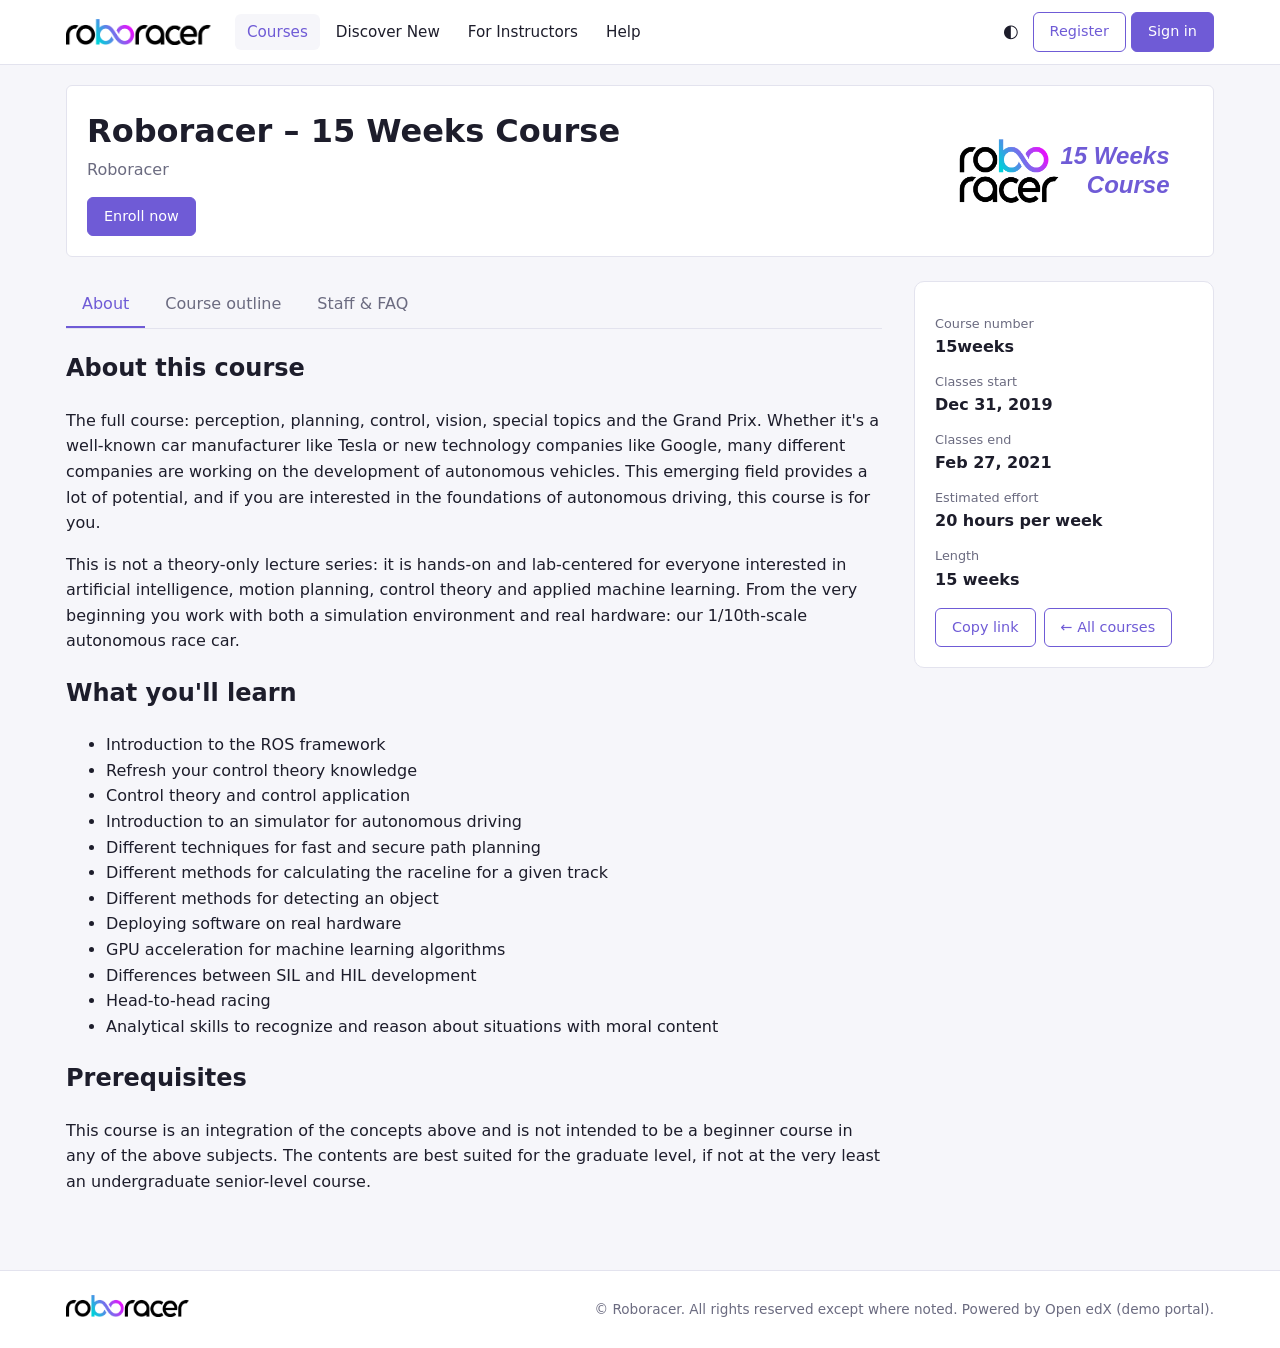
==== course.html @ 8826ccd7 "Add Roboracer LMS portal: catalog, course and instructor pages Co-Authored-By: Claude Sonnet 5 <nore" ====
<!doctype html>
<html lang="en">
<head>
<meta charset="utf-8">
<meta name="viewport" content="width=device-width,initial-scale=1">
<title>Roboracer Course</title>
<link rel="icon" href="assets/logos/RoboRacer_SquareLogo.png">
<link rel="stylesheet" href="assets/css/style.css">
</head>
<body>
<main class="wrap" id="main"></main>
<script src="assets/js/app.js"></script>
<script>
shell("courses");
const id = new URLSearchParams(location.search).get("id");
const c = COURSES.find(x => x.id === id) || COURSES[2];
document.title = c.title + " | Roboracer";
const enrolled = () => (load("enrolled") || "").split(",").includes(c.id);
const doneKey = "done-" + c.id;
const done = () => new Set((load(doneKey) || "").split("|").filter(Boolean));
const lectures = MODULES.flatMap(m => m[1]).map(l => l[0]);
const FAQ = [
  ["What web browser should I use?", "The Open edX platform works best with current versions of Chrome, Edge, Firefox, Internet Explorer or Safari."],
  ["Do I need to buy and build the Roboracer hardware?", "No. The car is an additional add-on and gives you important insight into deploying software on real hardware. Everything can be done in the simulator."],
  ["Is the course really free?", "Yes. Everyone can take the full course, and instructors can copy it without any licensing."],
  ["Can I use only some lectures?", "Instructors can pick which lectures to teach, based on prior knowledge, available time and student interest."],
  ["Is there a human instructor I can chat to?", "Use the discussion group to ask questions; your course staff and other students will answer."],
];

function head() {
  const on = enrolled();
  return `<div class="coursehead"><div><h1>${c.title}</h1><div style="color:var(--muted)">${c.org}</div>
    <div style="margin-top:14px;display:flex;gap:10px;flex-wrap:wrap">
      <button class="btn ${on ? "" : "primary"}" id="enroll">${on ? "✓ You are enrolled" : "Enroll now"}</button>
      ${on ? `<button class="btn primary" id="view">View course</button>` : ""}</div></div>${thumb(c)}</div>`;
}
function about() {
  return `<h2>About this course</h2>
  <p>${c.blurb} Whether it's a well-known car manufacturer like Tesla or new technology companies like Google, many different companies are working on the development of autonomous vehicles. This emerging field provides a lot of potential, and if you are interested in the foundations of autonomous driving, this course is for you.</p>
  <p>This is not a theory-only lecture series: it is hands-on and lab-centered for everyone interested in artificial intelligence, motion planning, control theory and applied machine learning. From the very beginning you work with both a simulation environment and real hardware: our 1/10th-scale autonomous race car.</p>
  <h2>What you'll learn</h2>
  <ul><li>Introduction to the ROS framework</li><li>Refresh your control theory knowledge</li><li>Control theory and control application</li><li>Introduction to an simulator for autonomous driving</li>
  <li>Different techniques for fast and secure path planning</li><li>Different methods for calculating the raceline for a given track</li><li>Different methods for detecting an object</li>
  <li>Deploying software on real hardware</li><li>GPU acceleration for machine learning algorithms</li><li>Differences between SIL and HIL development</li><li>Head-to-head racing</li><li>Analytical skills to recognize and reason about situations with moral content</li></ul>
  <h2>Prerequisites</h2><p>This course is an integration of the concepts above and is not intended to be a beginner course in any of the above subjects. The contents are best suited for the graduate level, if not at the very least an undergraduate senior-level course.</p>`;
}
function syllabus() {
  const d = done(); let n = 0;
  const mods = MODULES.map((m, i) => `<div class="acc ${i === 1 ? "open" : ""}"><button>${m[0]}</button><div class="in"><ul>${m[1].map(l => {
    const key = l[0]; return `<li><label><input type="checkbox" data-k="${key.replace(/"/g, "")}" ${d.has(key) ? "checked" : ""}> ${l[0]}</label><small>${l[1] || ""}</small></li>`; }).join("")}</ul></div></div>`).join("");
  return `<div style="display:flex;justify-content:space-between;align-items:center;gap:12px;margin-bottom:12px"><div style="flex:1"><small style="color:var(--muted)" id="ptxt"></small><div class="progress"><i id="pbar"></i></div></div><button class="btn" id="expand">Expand all</button></div>${mods}`;
}
function staff() {
  return `<h2>Course staff</h2>` + STAFF.map(s => `<div class="staff"><div class="avatar">${s[1]}</div><div><b>${s[0]}</b><p>${s[2]}</p></div></div>`).join("") +
    `<h2>Frequently asked questions</h2>` + FAQ.map(f => `<div class="acc"><button>${f[0]}</button><div class="in">${f[1]}</div></div>`).join("");
}
$("#main").innerHTML = head() + `<div class="layout" data-tabs><div>
  <div class="tabs" role="tablist"><button class="on" data-tab="t1">About</button><button data-tab="t2">Course outline</button><button data-tab="t3">Staff &amp; FAQ</button></div>
  <div class="tabpane on" id="t1">${about()}</div><div class="tabpane" id="t2">${syllabus()}</div><div class="tabpane" id="t3">${staff()}</div></div>
  <aside class="side panel" style="align-self:start"><dl><dt>Course number</dt><dd>${c.code === "F110" ? "F110" : c.code}</dd><dt>Classes start</dt><dd>${c.starts}</dd><dt>Classes end</dt><dd>${c.ends}</dd><dt>Estimated effort</dt><dd>${c.effort}</dd><dt>Length</dt><dd>${c.weeks} weeks</dd></dl>
  <div style="margin-top:16px;display:flex;gap:8px"><button class="btn" id="share">Copy link</button><a class="btn" href="index.html">← All courses</a></div></aside></div>`;

function progress() { const n = $$("#t2 input:checked").length; $("#ptxt").textContent = `${n} of ${lectures.length} items completed`; $("#pbar").style.width = (100 * n / lectures.length) + "%"; }
function bind() {
  $("#enroll").onclick = () => { if (!requireSignIn()) return; const e = (load("enrolled") || "").split(",").filter(Boolean); const i = e.indexOf(c.id);
    if (i < 0) e.push(c.id); else e.splice(i, 1); save("enrolled", e.join(",")); toast(i < 0 ? "Enrolled!" : "Unenrolled"); $(".coursehead").outerHTML = head(); bind(); };
  const v = $("#view"); if (v) v.onclick = () => $$(".tabs button")[1].click();
  $("#share").onclick = () => navigator.clipboard?.writeText(location.href).then(() => toast("Link copied"), () => toast("Copy failed"));
}
bind(); progress();
$("#expand").onclick = e => { const accs = $$("#t2 .acc"); const all = accs.every(a => a.classList.contains("open")); accs.forEach(a => a.classList.toggle("open", !all)); e.target.textContent = all ? "Expand all" : "Collapse all"; };
$("#t2").addEventListener("change", e => { if (!e.target.matches("input")) return; if (!load("user")) { e.target.checked = false; requireSignIn(); return; }
  const s = new Set($$("#t2 input:checked").map(i => lectures.find(l => l.replace(/"/g, "") === i.dataset.k) || i.dataset.k)); save(doneKey, [...s].join("|")); progress(); });
document.addEventListener("authchange", () => { $(".coursehead").outerHTML = head(); bind(); });
</script>
</body>
</html>
---- assets/css/style.css ----
:root{--bg:#f6f6fa;--card:#fff;--ink:#1d1d2b;--muted:#6b6b80;--accent:#6f5bd6;--accent2:#00c2d8;--line:#e3e3ee;--blue:#4a7fd8;--logo-filter:none}
@media(prefers-color-scheme:dark){:root:not([data-theme=light]){--bg:#14141d;--card:#1e1e2b;--ink:#ececf5;--muted:#9a9ab0;--line:#2f2f42;--accent:#9585f0;--logo-filter:invert(1) hue-rotate(180deg)}}
:root[data-theme=dark]{--bg:#14141d;--card:#1e1e2b;--ink:#ececf5;--muted:#9a9ab0;--line:#2f2f42;--accent:#9585f0;--logo-filter:invert(1) hue-rotate(180deg)}
*{box-sizing:border-box}html{scroll-behavior:smooth}
body{margin:0;font-family:Inter,system-ui,"Segoe UI",Roboto,sans-serif;background:var(--bg);color:var(--ink);line-height:1.6}
a{color:var(--accent);text-decoration:none}a:hover{text-decoration:underline}
.wrap{max-width:1180px;margin:0 auto;padding:0 16px}
header{background:var(--card);border-bottom:1px solid var(--line);position:sticky;top:0;z-index:20}
.nav{display:flex;align-items:center;gap:24px;height:64px}
.nav .logo img{height:26px;display:block;filter:var(--logo-filter)}
.nav nav{display:flex;gap:4px;flex:1}
.nav nav a{color:var(--ink);padding:6px 12px;border-radius:6px;font-size:.95rem}
.nav nav a.active,.nav nav a:hover{background:var(--bg);text-decoration:none;color:var(--accent)}
.auth{display:flex;gap:8px;align-items:center}
.btn{display:inline-block;border:1px solid var(--accent);color:var(--accent);background:transparent;padding:7px 16px;border-radius:6px;font:inherit;font-size:.9rem;cursor:pointer}
.btn:hover{text-decoration:none;background:var(--bg)}
.btn.primary{background:var(--accent);color:#fff}.btn.primary:hover{opacity:.9;background:var(--accent)}
.icon-btn{border:0;background:none;font-size:1.1rem;cursor:pointer;color:var(--ink)}
.menu-toggle{display:none}
.hero{margin:24px 0}
.hero-img{position:relative;border-radius:10px;overflow:hidden;background:#222}
.hero-img img{width:100%;height:300px;object-fit:cover;display:block;opacity:.9}
.hero-text{position:absolute;inset:0;display:flex;flex-direction:column;justify-content:center;align-items:flex-start;padding:0 40px;color:#fff;background:linear-gradient(90deg,rgba(10,10,25,.88),rgba(10,10,25,.1) 75%)}
.hero-text h1{margin:0 0 8px;font-size:clamp(1.5rem,4vw,2.5rem);line-height:1.15;max-width:560px}
.hero-text p{margin:0 0 16px;max-width:520px;opacity:.92}
.hero-text .btn{color:#fff;border-color:#fff}
.hero-text .btn.primary{background:var(--accent);border-color:var(--accent)}
.stats{display:grid;grid-template-columns:repeat(4,1fr);gap:16px;margin:24px 0}
.stat{background:var(--card);border:1px solid var(--line);border-radius:10px;padding:16px;text-align:center}
.stat b{display:block;font-size:1.8rem;background:linear-gradient(90deg,var(--accent2),#d612f5);-webkit-background-clip:text;background-clip:text;color:transparent}
.stat span{color:var(--muted);font-size:.9rem}
.toolbar{display:flex;flex-wrap:wrap;gap:10px;align-items:center;margin:28px 0 16px}
.toolbar h2{margin:0;flex:1 1 200px;font-size:1.3rem}
input,select,textarea{font:inherit;color:var(--ink);background:var(--card);border:1px solid var(--line);border-radius:6px;padding:7px 10px}
.seg{display:flex;border:1px solid var(--line);border-radius:6px;overflow:hidden}
.seg button{border:0;background:var(--card);color:var(--ink);padding:7px 12px;cursor:pointer}
.seg button.on{background:var(--accent);color:#fff}
.grid{display:grid;grid-template-columns:repeat(auto-fill,minmax(250px,1fr));gap:20px}
.card{background:var(--card);border:1px solid var(--line);border-bottom:3px solid var(--blue);border-radius:4px;display:flex;flex-direction:column;min-height:270px;box-shadow:0 1px 3px rgba(0,0,0,.08);transition:transform .15s,box-shadow .15s;color:var(--ink)}
.card:hover{transform:translateY(-3px);box-shadow:0 8px 20px rgba(0,0,0,.14);text-decoration:none}
.thumb{height:120px;display:flex;align-items:center;justify-content:space-between;padding:8px 12px;overflow:hidden;background:#fff;color:#6f5bd6}
.thumb img{height:104px;width:104px;object-fit:contain}
.thumb .weeks{font:italic 600 1.5rem Montserrat,Inter,sans-serif;text-align:right;line-height:1.2}
.wm{font:700 1.6rem Georgia,serif;width:100%;text-align:center;line-height:1.1}
.wm small{display:block;font:600 .6rem Inter,sans-serif;letter-spacing:.12em;text-transform:uppercase;margin-top:4px}
.body{padding:10px 14px;flex:1;font-size:.72rem;color:var(--muted)}
.body .t{display:block;font-size:.95rem;color:var(--accent);margin-top:4px}
.badges{display:flex;gap:6px;flex-wrap:wrap;margin-top:8px}
.badge{background:var(--bg);border:1px solid var(--line);border-radius:99px;padding:1px 9px;font-size:.7rem}
.foot{padding:10px 14px;font-size:.75rem;color:var(--muted);display:flex;justify-content:space-between}
.grid.list{grid-template-columns:1fr}
.grid.list .card{flex-direction:row;min-height:0;align-items:center}
.grid.list .thumb{width:230px;height:90px;flex:none}.grid.list .thumb img{height:80px;width:80px}
.grid.list .body{flex:1}
.empty{grid-column:1/-1;text-align:center;color:var(--muted);padding:40px}
.sect{margin:40px 0}
.features{display:grid;grid-template-columns:repeat(auto-fit,minmax(220px,1fr));gap:16px}
.feat{background:var(--card);border:1px solid var(--line);border-radius:10px;padding:16px}.feat h3{margin:.2em 0}.feat p{margin:0;color:var(--muted);font-size:.9rem}
.panel{background:var(--card);border:1px solid var(--line);border-radius:10px;padding:20px}
.coursehead{display:flex;gap:24px;align-items:center;justify-content:space-between;flex-wrap:wrap;background:var(--card);border:1px solid var(--line);border-radius:6px;padding:20px;margin-top:20px}
.coursehead h1{margin:0}.coursehead .thumb{border-radius:6px;min-width:260px;justify-content:center}
.layout{display:grid;grid-template-columns:1fr 300px;gap:32px;margin:24px 0}
.tabs{display:flex;gap:4px;border-bottom:1px solid var(--line);margin-bottom:20px;flex-wrap:wrap}
.tabs button{border:0;background:none;color:var(--muted);padding:10px 16px;cursor:pointer;font:inherit;border-bottom:2px solid transparent}
.tabs button.on{color:var(--accent);border-color:var(--accent)}
.tabpane{display:none}.tabpane.on{display:block}
.side dl{margin:0}.side dt{color:var(--muted);font-size:.8rem;margin-top:12px}.side dd{margin:0;font-weight:600}
.acc{border:1px solid var(--line);border-radius:6px;background:var(--card);margin-bottom:8px}
.acc>button{width:100%;text-align:left;border:0;background:none;color:var(--ink);font:inherit;font-weight:600;padding:12px 14px;cursor:pointer;display:flex;justify-content:space-between;gap:12px;align-items:center}
.acc>button::after{content:"\25BE";transition:transform .2s;color:var(--muted)}
.acc.open>button::after{transform:rotate(180deg)}
.acc .in{display:none;padding:0 14px 12px}.acc.open .in{display:block}
.acc ul{margin:0;padding:0;list-style:none}.acc li{padding:6px 0;border-top:1px solid var(--line);display:flex;justify-content:space-between;gap:8px;font-size:.92rem}
.acc li small{color:var(--muted)}
.staff{display:flex;gap:16px;margin-bottom:16px}
.avatar{flex:none;width:72px;height:72px;border-radius:8px;background:linear-gradient(135deg,var(--accent2),#d612f5);color:#fff;display:grid;place-items:center;font-weight:700;font-size:1.3rem}
.staff p{margin:.2em 0;font-size:.9rem;color:var(--muted)}
.progress{height:8px;background:var(--line);border-radius:99px;overflow:hidden}.progress i{display:block;height:100%;background:linear-gradient(90deg,var(--accent2),#d612f5)}
.steps{counter-reset:s}.steps .acc>button::before{counter-increment:s;content:counter(s);background:var(--accent);color:#fff;border-radius:50%;width:26px;height:26px;display:grid;place-items:center;flex:none;font-size:.85rem}
.steps .acc>button{justify-content:flex-start}.steps .acc>button::after{margin-left:auto}
pre.mail{white-space:pre-wrap;background:var(--bg);border:1px solid var(--line);border-radius:6px;padding:14px;font:inherit;font-size:.9rem}
.modal{position:fixed;inset:0;background:rgba(0,0,0,.5);display:none;place-items:center;z-index:50;padding:16px}.modal.open{display:grid}
.modal form{background:var(--card);border-radius:10px;padding:24px;width:100%;max-width:380px;display:grid;gap:10px}
.modal h3{margin:0}.modal label{font-size:.85rem;color:var(--muted)}.modal input{width:100%}
.toast{position:fixed;bottom:20px;left:50%;transform:translateX(-50%);background:#222;color:#fff;padding:10px 18px;border-radius:8px;opacity:0;pointer-events:none;transition:opacity .2s;z-index:60}.toast.show{opacity:1}
footer{border-top:1px solid var(--line);margin-top:60px;padding:24px 0;color:var(--muted);font-size:.85rem;background:var(--card)}
footer .wrap{display:flex;justify-content:space-between;gap:12px;flex-wrap:wrap;align-items:center}
footer img{height:22px;filter:var(--logo-filter)}
@media(max-width:800px){.stats{grid-template-columns:repeat(2,1fr)}.layout{grid-template-columns:1fr}.menu-toggle{display:block}
.nav nav{display:none;position:absolute;top:64px;left:0;right:0;background:var(--card);flex-direction:column;padding:8px 16px;border-bottom:1px solid var(--line)}.nav nav.open{display:flex}.nav .auth{margin-left:auto}
.hero-text{padding:0 20px}.grid.list .card{flex-direction:column;align-items:stretch}.grid.list .thumb{width:auto}}
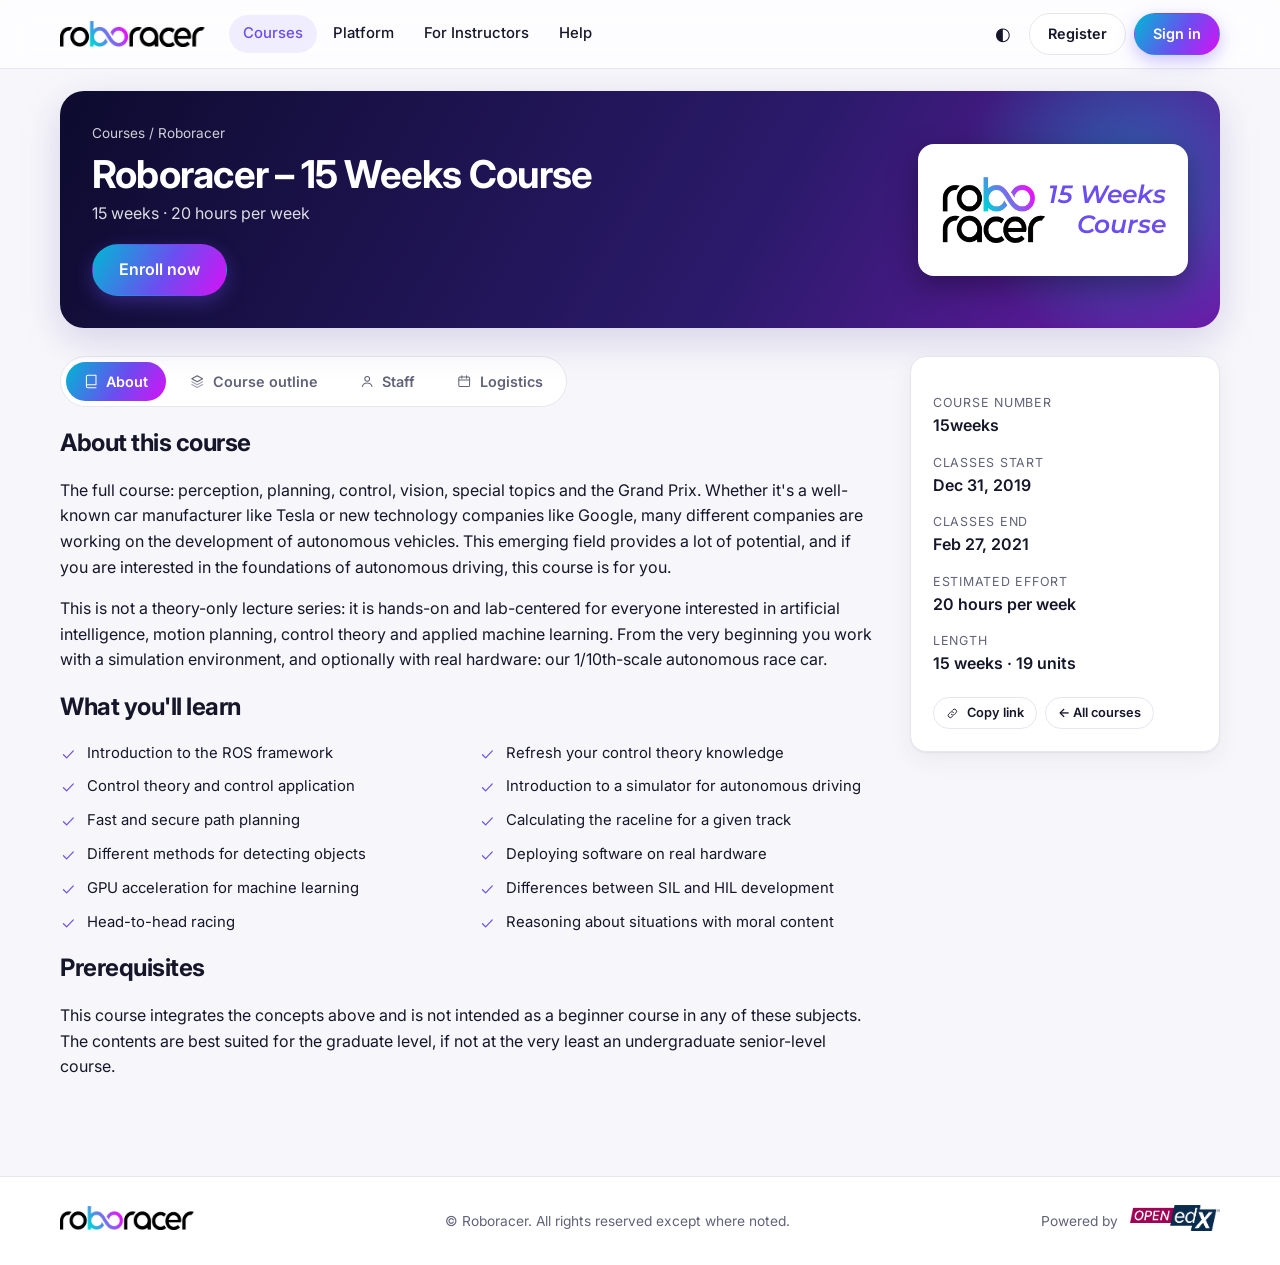
==== commit e274bbf1: "Modernize design; new instructor guide + planner dashboard; role-based sign-in; assets Co-Authored-B" ====
--- a/course.html
+++ b/course.html
@@ -5,6 +5,8 @@
 <meta name="viewport" content="width=device-width,initial-scale=1">
 <title>Roboracer Course</title>
 <link rel="icon" href="assets/logos/RoboRacer_SquareLogo.png">
+<link rel="preconnect" href="https://fonts.googleapis.com"><link rel="preconnect" href="https://fonts.gstatic.com" crossorigin>
+<link href="https://fonts.googleapis.com/css2?family=Inter:wght@400;500;600;700;800&family=Montserrat:ital,wght@1,600&display=swap" rel="stylesheet">
 <link rel="stylesheet" href="assets/css/style.css">
 </head>
 <body>
@@ -18,49 +20,39 @@
 const enrolled = () => (load("enrolled") || "").split(",").includes(c.id);
 const doneKey = "done-" + c.id;
 const done = () => new Set((load(doneKey) || "").split("|").filter(Boolean));
-const lectures = MODULES.flatMap(m => m[1]).map(l => l[0]);
-const FAQ = [
-  ["What web browser should I use?", "The Open edX platform works best with current versions of Chrome, Edge, Firefox, Internet Explorer or Safari."],
-  ["Do I need to buy and build the Roboracer hardware?", "No. The car is an additional add-on and gives you important insight into deploying software on real hardware. Everything can be done in the simulator."],
-  ["Is the course really free?", "Yes. Everyone can take the full course, and instructors can copy it without any licensing."],
-  ["Can I use only some lectures?", "Instructors can pick which lectures to teach, based on prior knowledge, available time and student interest."],
-  ["Is there a human instructor I can chat to?", "Use the discussion group to ask questions; your course staff and other students will answer."],
-];
+const mods = outline(c), total = lectureCount(c);
 
 function head() {
   const on = enrolled();
-  return `<div class="coursehead"><div><h1>${c.title}</h1><div style="color:var(--muted)">${c.org}</div>
-    <div style="margin-top:14px;display:flex;gap:10px;flex-wrap:wrap">
-      <button class="btn ${on ? "" : "primary"}" id="enroll">${on ? "✓ You are enrolled" : "Enroll now"}</button>
-      ${on ? `<button class="btn primary" id="view">View course</button>` : ""}</div></div>${thumb(c)}</div>`;
+  return `<div class="coursehead"><div><div class="crumb"><a href="index.html#courses">Courses</a> / ${c.org.replace(/-/g, " ")}</div><h1>${c.title}</h1>
+    <div style="opacity:.85">${c.weeks} weeks · ${c.effort}</div>
+    <div style="margin-top:18px;display:flex;gap:10px;flex-wrap:wrap">
+      <button class="btn ${on ? "ghost" : "primary"} lg" id="enroll">${on ? "✓ Enrolled" : "Enroll now"}</button>
+      ${on ? `<button class="btn primary lg" id="view">View course</button>` : ""}</div></div>${thumb(c)}</div>`;
 }
-function about() {
-  return `<h2>About this course</h2>
+const about = () => `<h2 style="margin-top:0">About this course</h2>
   <p>${c.blurb} Whether it's a well-known car manufacturer like Tesla or new technology companies like Google, many different companies are working on the development of autonomous vehicles. This emerging field provides a lot of potential, and if you are interested in the foundations of autonomous driving, this course is for you.</p>
-  <p>This is not a theory-only lecture series: it is hands-on and lab-centered for everyone interested in artificial intelligence, motion planning, control theory and applied machine learning. From the very beginning you work with both a simulation environment and real hardware: our 1/10th-scale autonomous race car.</p>
-  <h2>What you'll learn</h2>
-  <ul><li>Introduction to the ROS framework</li><li>Refresh your control theory knowledge</li><li>Control theory and control application</li><li>Introduction to an simulator for autonomous driving</li>
-  <li>Different techniques for fast and secure path planning</li><li>Different methods for calculating the raceline for a given track</li><li>Different methods for detecting an object</li>
-  <li>Deploying software on real hardware</li><li>GPU acceleration for machine learning algorithms</li><li>Differences between SIL and HIL development</li><li>Head-to-head racing</li><li>Analytical skills to recognize and reason about situations with moral content</li></ul>
-  <h2>Prerequisites</h2><p>This course is an integration of the concepts above and is not intended to be a beginner course in any of the above subjects. The contents are best suited for the graduate level, if not at the very least an undergraduate senior-level course.</p>`;
+  <p>This is not a theory-only lecture series: it is hands-on and lab-centered for everyone interested in artificial intelligence, motion planning, control theory and applied machine learning. From the very beginning you work with a simulation environment, and optionally with real hardware: our 1/10th-scale autonomous race car.</p>
+  <h2>What you'll learn</h2><ul class="learn">${learnFor(c).map(l => `<li>${ic("check")}<span>${l}</span></li>`).join("")}</ul>
+  <h2>Prerequisites</h2><p>This course integrates the concepts above and is not intended as a beginner course in any of these subjects. The contents are best suited for the graduate level, if not at the very least an undergraduate senior-level course.</p>`;
+function syllabus() {
+  const d = done();
+  return `<div style="display:flex;justify-content:space-between;align-items:center;gap:16px;margin-bottom:16px"><div style="flex:1"><small style="color:var(--muted)" id="ptxt"></small><div class="progress" style="margin-top:4px"><i id="pbar"></i></div></div><button class="btn sm" id="expand">Expand all</button></div>` +
+    mods.map((m, i) => `<div class="acc ${i === 1 ? "open" : ""}"><button>${m[0]}</button><div class="in"><ul>${m[1].map(l =>
+      `<li><label><input type="checkbox" data-k="${esc(l[0])}" ${d.has(l[0]) ? "checked" : ""}> ${l[0]}</label><small>${l[1] || ""}</small></li>`).join("")}</ul></div></div>`).join("");
 }
-function syllabus() {
-  const d = done(); let n = 0;
-  const mods = MODULES.map((m, i) => `<div class="acc ${i === 1 ? "open" : ""}"><button>${m[0]}</button><div class="in"><ul>${m[1].map(l => {
-    const key = l[0]; return `<li><label><input type="checkbox" data-k="${key.replace(/"/g, "")}" ${d.has(key) ? "checked" : ""}> ${l[0]}</label><small>${l[1] || ""}</small></li>`; }).join("")}</ul></div></div>`).join("");
-  return `<div style="display:flex;justify-content:space-between;align-items:center;gap:12px;margin-bottom:12px"><div style="flex:1"><small style="color:var(--muted)" id="ptxt"></small><div class="progress"><i id="pbar"></i></div></div><button class="btn" id="expand">Expand all</button></div>${mods}`;
-}
-function staff() {
-  return `<h2>Course staff</h2>` + STAFF.map(s => `<div class="staff"><div class="avatar">${s[1]}</div><div><b>${s[0]}</b><p>${s[2]}</p></div></div>`).join("") +
-    `<h2>Frequently asked questions</h2>` + FAQ.map(f => `<div class="acc"><button>${f[0]}</button><div class="in">${f[1]}</div></div>`).join("");
-}
+const staff = () => `<h2 style="margin-top:0">${c.type === "university" && c.id !== "penn" ? "Course authors" : "Course staff"}</h2>
+  <div class="staff"><img src="${STAFF.img}" alt="${STAFF.name}"><div><b style="font-size:1.1rem">${STAFF.name}</b><p>${STAFF.bio}</p></div></div>
+  ${c.type === "university" && c.id !== "penn" ? `<p style="color:var(--muted);font-size:.9rem;margin-top:20px">Local instructors from ${c.org.replace(/-/g, " ")} are listed in the course announcements.</p>` : ""}`;
+const faq = () => `<h2 style="margin-top:0">Course logistics</h2>` + faqFor(c).map(f => `<div class="acc"><button>${f[0]}</button><div class="in">${f[1]}</div></div>`).join("");
+
 $("#main").innerHTML = head() + `<div class="layout" data-tabs><div>
-  <div class="tabs" role="tablist"><button class="on" data-tab="t1">About</button><button data-tab="t2">Course outline</button><button data-tab="t3">Staff &amp; FAQ</button></div>
-  <div class="tabpane on" id="t1">${about()}</div><div class="tabpane" id="t2">${syllabus()}</div><div class="tabpane" id="t3">${staff()}</div></div>
-  <aside class="side panel" style="align-self:start"><dl><dt>Course number</dt><dd>${c.code === "F110" ? "F110" : c.code}</dd><dt>Classes start</dt><dd>${c.starts}</dd><dt>Classes end</dt><dd>${c.ends}</dd><dt>Estimated effort</dt><dd>${c.effort}</dd><dt>Length</dt><dd>${c.weeks} weeks</dd></dl>
-  <div style="margin-top:16px;display:flex;gap:8px"><button class="btn" id="share">Copy link</button><a class="btn" href="index.html">← All courses</a></div></aside></div>`;
+  <div class="tabs" role="tablist"><button class="on" data-tab="t1">${ic("book")} About</button><button data-tab="t2">${ic("layers")} Course outline</button><button data-tab="t3">${ic("user")} Staff</button><button data-tab="t4">${ic("calendar")} Logistics</button></div>
+  <div class="tabpane on" id="t1">${about()}</div><div class="tabpane" id="t2">${syllabus()}</div><div class="tabpane" id="t3">${staff()}</div><div class="tabpane" id="t4">${faq()}</div></div>
+  <aside class="side panel"><dl><dt>Course number</dt><dd>${c.code}</dd><dt>Classes start</dt><dd>${c.starts}</dd><dt>Classes end</dt><dd>${c.ends}</dd><dt>Estimated effort</dt><dd>${c.effort}</dd><dt>Length</dt><dd>${c.weeks} weeks · ${total} units</dd></dl>
+  <div style="margin-top:20px;display:flex;gap:8px;flex-wrap:wrap"><button class="btn sm" id="share">${ic("link")} Copy link</button><a class="btn sm" href="index.html#courses">← All courses</a></div></aside></div>`;
 
-function progress() { const n = $$("#t2 input:checked").length; $("#ptxt").textContent = `${n} of ${lectures.length} items completed`; $("#pbar").style.width = (100 * n / lectures.length) + "%"; }
+function progress() { const n = $$("#t2 input:checked").length; $("#ptxt").textContent = `${n} of ${total} units completed`; $("#pbar").style.width = (100 * n / total) + "%"; }
 function bind() {
   $("#enroll").onclick = () => { if (!requireSignIn()) return; const e = (load("enrolled") || "").split(",").filter(Boolean); const i = e.indexOf(c.id);
     if (i < 0) e.push(c.id); else e.splice(i, 1); save("enrolled", e.join(",")); toast(i < 0 ? "Enrolled!" : "Unenrolled"); $(".coursehead").outerHTML = head(); bind(); };
@@ -69,8 +61,8 @@
 }
 bind(); progress();
 $("#expand").onclick = e => { const accs = $$("#t2 .acc"); const all = accs.every(a => a.classList.contains("open")); accs.forEach(a => a.classList.toggle("open", !all)); e.target.textContent = all ? "Expand all" : "Collapse all"; };
-$("#t2").addEventListener("change", e => { if (!e.target.matches("input")) return; if (!load("user")) { e.target.checked = false; requireSignIn(); return; }
-  const s = new Set($$("#t2 input:checked").map(i => lectures.find(l => l.replace(/"/g, "") === i.dataset.k) || i.dataset.k)); save(doneKey, [...s].join("|")); progress(); });
+$("#t2").addEventListener("change", e => { if (!e.target.matches("input")) return; if (!requireSignIn()) { e.target.checked = false; return; }
+  save(doneKey, $$("#t2 input:checked").map(i => i.dataset.k).join("|")); progress(); });
 document.addEventListener("authchange", () => { $(".coursehead").outerHTML = head(); bind(); });
 </script>
 </body>
--- a/assets/css/style.css
+++ b/assets/css/style.css
@@ -1,91 +1,214 @@
-:root{--bg:#f6f6fa;--card:#fff;--ink:#1d1d2b;--muted:#6b6b80;--accent:#6f5bd6;--accent2:#00c2d8;--line:#e3e3ee;--blue:#4a7fd8;--logo-filter:none}
-@media(prefers-color-scheme:dark){:root:not([data-theme=light]){--bg:#14141d;--card:#1e1e2b;--ink:#ececf5;--muted:#9a9ab0;--line:#2f2f42;--accent:#9585f0;--logo-filter:invert(1) hue-rotate(180deg)}}
-:root[data-theme=dark]{--bg:#14141d;--card:#1e1e2b;--ink:#ececf5;--muted:#9a9ab0;--line:#2f2f42;--accent:#9585f0;--logo-filter:invert(1) hue-rotate(180deg)}
-*{box-sizing:border-box}html{scroll-behavior:smooth}
-body{margin:0;font-family:Inter,system-ui,"Segoe UI",Roboto,sans-serif;background:var(--bg);color:var(--ink);line-height:1.6}
+:root{--bg:#f7f7fb;--card:#fff;--ink:#16162a;--muted:#62627a;--accent:#6c4df0;--accent2:#00b8d4;--accent3:#d612f5;--line:#e6e6f0;--soft:#f0eefe;--shadow:0 1px 2px rgba(20,20,50,.06),0 8px 24px rgba(20,20,50,.06);--shadow-lg:0 12px 40px rgba(60,40,140,.18);--grad:linear-gradient(120deg,var(--accent2),var(--accent) 55%,var(--accent3));--logo-filter:none;--glass:rgba(255,255,255,.78);--r:16px}
+@media(prefers-color-scheme:dark){:root:not([data-theme=light]){--bg:#0e0e18;--card:#181826;--ink:#ececf8;--muted:#9c9cb6;--line:#2a2a40;--soft:#22203a;--accent:#8c78ff;--shadow:0 1px 2px rgba(0,0,0,.4),0 8px 24px rgba(0,0,0,.3);--logo-filter:invert(1) hue-rotate(180deg);--glass:rgba(24,24,38,.78)}}
+:root[data-theme=dark]{--bg:#0e0e18;--card:#181826;--ink:#ececf8;--muted:#9c9cb6;--line:#2a2a40;--soft:#22203a;--accent:#8c78ff;--shadow:0 1px 2px rgba(0,0,0,.4),0 8px 24px rgba(0,0,0,.3);--logo-filter:invert(1) hue-rotate(180deg);--glass:rgba(24,24,38,.78)}
+*{box-sizing:border-box}html{scroll-behavior:smooth;scroll-padding-top:80px}
+body{margin:0;font-family:Inter,system-ui,"Segoe UI",Roboto,sans-serif;background:var(--bg);color:var(--ink);line-height:1.6;-webkit-font-smoothing:antialiased}
+h1,h2,h3{line-height:1.2;letter-spacing:-.02em}
 a{color:var(--accent);text-decoration:none}a:hover{text-decoration:underline}
-.wrap{max-width:1180px;margin:0 auto;padding:0 16px}
-header{background:var(--card);border-bottom:1px solid var(--line);position:sticky;top:0;z-index:20}
-.nav{display:flex;align-items:center;gap:24px;height:64px}
+.wrap{max-width:1200px;margin:0 auto;padding:0 20px}
+.ic{width:1em;height:1em;stroke:currentColor;fill:none;stroke-width:1.7;stroke-linecap:round;stroke-linejoin:round;flex:none}
+/* header */
+header{background:var(--glass);backdrop-filter:saturate(1.6) blur(14px);-webkit-backdrop-filter:saturate(1.6) blur(14px);border-bottom:1px solid var(--line);position:sticky;top:0;z-index:30}
+.nav{display:flex;align-items:center;gap:24px;height:68px}
 .nav .logo img{height:26px;display:block;filter:var(--logo-filter)}
-.nav nav{display:flex;gap:4px;flex:1}
-.nav nav a{color:var(--ink);padding:6px 12px;border-radius:6px;font-size:.95rem}
-.nav nav a.active,.nav nav a:hover{background:var(--bg);text-decoration:none;color:var(--accent)}
+.nav nav{display:flex;gap:2px;flex:1}
+.nav nav a{color:var(--ink);padding:7px 14px;border-radius:99px;font-size:.93rem;font-weight:500}
+.nav nav a.active{background:var(--soft);color:var(--accent)}
+.nav nav a:hover{text-decoration:none;background:var(--soft)}
 .auth{display:flex;gap:8px;align-items:center}
-.btn{display:inline-block;border:1px solid var(--accent);color:var(--accent);background:transparent;padding:7px 16px;border-radius:6px;font:inherit;font-size:.9rem;cursor:pointer}
-.btn:hover{text-decoration:none;background:var(--bg)}
-.btn.primary{background:var(--accent);color:#fff}.btn.primary:hover{opacity:.9;background:var(--accent)}
-.icon-btn{border:0;background:none;font-size:1.1rem;cursor:pointer;color:var(--ink)}
+.who{display:flex;align-items:center;gap:8px;font-size:.88rem;font-weight:500}
+.who i{font-style:normal;width:30px;height:30px;border-radius:50%;background:var(--grad);color:#fff;display:grid;place-items:center;font-weight:700}
+.who em{font-style:normal;background:var(--soft);color:var(--accent);border-radius:99px;padding:1px 9px;font-size:.72rem}
+.btn{display:inline-flex;align-items:center;gap:8px;justify-content:center;border:1.5px solid var(--line);color:var(--ink);background:var(--card);padding:8px 18px;border-radius:99px;font:inherit;font-size:.9rem;font-weight:600;cursor:pointer;transition:transform .15s,box-shadow .15s,border-color .15s}
+.btn:hover{text-decoration:none;border-color:var(--accent);transform:translateY(-1px)}
+.btn.primary{background:var(--grad);color:#fff;border-color:transparent;box-shadow:0 6px 18px rgba(108,77,240,.35)}
+.btn.primary:hover{box-shadow:0 10px 26px rgba(108,77,240,.45)}
+.btn.ghost{background:rgba(255,255,255,.12);color:#fff;border-color:rgba(255,255,255,.45);backdrop-filter:blur(6px)}
+.btn.lg{padding:12px 26px;font-size:1rem}.btn.sm{padding:5px 12px;font-size:.8rem}
+.icon-btn{border:0;background:none;font-size:1.15rem;cursor:pointer;color:var(--ink);display:grid;place-items:center;width:36px;height:36px;border-radius:50%}
+.icon-btn:hover{background:var(--soft)}
 .menu-toggle{display:none}
-.hero{margin:24px 0}
-.hero-img{position:relative;border-radius:10px;overflow:hidden;background:#222}
-.hero-img img{width:100%;height:300px;object-fit:cover;display:block;opacity:.9}
-.hero-text{position:absolute;inset:0;display:flex;flex-direction:column;justify-content:center;align-items:flex-start;padding:0 40px;color:#fff;background:linear-gradient(90deg,rgba(10,10,25,.88),rgba(10,10,25,.1) 75%)}
-.hero-text h1{margin:0 0 8px;font-size:clamp(1.5rem,4vw,2.5rem);line-height:1.15;max-width:560px}
-.hero-text p{margin:0 0 16px;max-width:520px;opacity:.92}
-.hero-text .btn{color:#fff;border-color:#fff}
-.hero-text .btn.primary{background:var(--accent);border-color:var(--accent)}
-.stats{display:grid;grid-template-columns:repeat(4,1fr);gap:16px;margin:24px 0}
-.stat{background:var(--card);border:1px solid var(--line);border-radius:10px;padding:16px;text-align:center}
-.stat b{display:block;font-size:1.8rem;background:linear-gradient(90deg,var(--accent2),#d612f5);-webkit-background-clip:text;background-clip:text;color:transparent}
-.stat span{color:var(--muted);font-size:.9rem}
-.toolbar{display:flex;flex-wrap:wrap;gap:10px;align-items:center;margin:28px 0 16px}
-.toolbar h2{margin:0;flex:1 1 200px;font-size:1.3rem}
-input,select,textarea{font:inherit;color:var(--ink);background:var(--card);border:1px solid var(--line);border-radius:6px;padding:7px 10px}
-.seg{display:flex;border:1px solid var(--line);border-radius:6px;overflow:hidden}
-.seg button{border:0;background:var(--card);color:var(--ink);padding:7px 12px;cursor:pointer}
+/* hero */
+.hero{margin:22px 0 0}
+.hero-img{position:relative;border-radius:24px;overflow:hidden;min-height:440px;background:#111 url(../logos/hero.jpg) center/cover;display:flex;align-items:flex-end;box-shadow:var(--shadow-lg)}
+.hero-img::before{content:"";position:absolute;inset:0;background:linear-gradient(90deg,rgba(9,8,28,.9) 0%,rgba(9,8,28,.55) 50%,rgba(9,8,28,.05) 100%),linear-gradient(0deg,rgba(9,8,28,.6),transparent 50%)}
+.hero-text{position:relative;padding:48px;color:#fff;max-width:680px}
+.eyebrow{display:inline-flex;gap:8px;align-items:center;background:rgba(255,255,255,.14);border:1px solid rgba(255,255,255,.3);backdrop-filter:blur(6px);padding:4px 14px;border-radius:99px;font-size:.8rem;font-weight:600;margin-bottom:16px}
+.hero-text h1{margin:0 0 14px;font-size:clamp(2rem,5vw,3.3rem)}
+.hero-text h1 span{background:linear-gradient(90deg,#5ee7ff,#c9a7ff,#ff7bf5);-webkit-background-clip:text;background-clip:text;color:transparent}
+.hero-text p{margin:0 0 24px;font-size:1.08rem;opacity:.92;max-width:540px}
+.hero-text .row{display:flex;gap:12px;flex-wrap:wrap}
+.stats{display:grid;grid-template-columns:repeat(4,1fr);gap:16px;margin:-38px 24px 0;position:relative;z-index:2}
+.stat{background:var(--card);border:1px solid var(--line);border-radius:var(--r);padding:18px 20px;box-shadow:var(--shadow);display:flex;gap:14px;align-items:center}
+.stat .ic{font-size:1.9rem;color:var(--accent);background:var(--soft);padding:9px;border-radius:12px;box-sizing:content-box;width:1.05em;height:1.05em}
+.stat b{display:block;font-size:1.65rem;line-height:1.1;letter-spacing:-.02em}
+.stat span{color:var(--muted);font-size:.85rem}
+/* sections */
+.sect{margin:72px 0}
+.sect-head{text-align:center;max-width:680px;margin:0 auto 32px}
+.sect-head h2{font-size:clamp(1.6rem,3.4vw,2.3rem);margin:0 0 10px}
+.sect-head p{color:var(--muted);margin:0}
+.kicker{color:var(--accent);font-weight:700;font-size:.78rem;letter-spacing:.1em;text-transform:uppercase}
+.toolbar{display:flex;flex-wrap:wrap;gap:10px;align-items:center;margin:56px 0 18px}
+.toolbar h2{margin:0;flex:1 1 200px;font-size:1.5rem}
+input,select,textarea{font:inherit;color:var(--ink);background:var(--card);border:1.5px solid var(--line);border-radius:12px;padding:9px 12px;transition:border-color .15s,box-shadow .15s}
+input:focus,select:focus,textarea:focus{outline:0;border-color:var(--accent);box-shadow:0 0 0 3px rgba(108,77,240,.18)}
+input[type=range]{padding:0;accent-color:var(--accent);width:100%}input[type=checkbox]{accent-color:var(--accent)}
+input[type=color]{padding:2px;height:40px;width:60px;cursor:pointer}
+.seg{display:flex;border:1.5px solid var(--line);border-radius:12px;overflow:hidden}
+.seg button{border:0;background:var(--card);color:var(--muted);padding:8px 13px;cursor:pointer;font-size:1rem;display:grid;place-items:center}
 .seg button.on{background:var(--accent);color:#fff}
-.grid{display:grid;grid-template-columns:repeat(auto-fill,minmax(250px,1fr));gap:20px}
-.card{background:var(--card);border:1px solid var(--line);border-bottom:3px solid var(--blue);border-radius:4px;display:flex;flex-direction:column;min-height:270px;box-shadow:0 1px 3px rgba(0,0,0,.08);transition:transform .15s,box-shadow .15s;color:var(--ink)}
-.card:hover{transform:translateY(-3px);box-shadow:0 8px 20px rgba(0,0,0,.14);text-decoration:none}
-.thumb{height:120px;display:flex;align-items:center;justify-content:space-between;padding:8px 12px;overflow:hidden;background:#fff;color:#6f5bd6}
-.thumb img{height:104px;width:104px;object-fit:contain}
-.thumb .weeks{font:italic 600 1.5rem Montserrat,Inter,sans-serif;text-align:right;line-height:1.2}
+.grid{display:grid;grid-template-columns:repeat(auto-fill,minmax(260px,1fr));gap:22px}
+.card{background:var(--card);border:1px solid var(--line);border-radius:var(--r);display:flex;flex-direction:column;min-height:280px;box-shadow:var(--shadow);transition:transform .2s,box-shadow .2s;color:var(--ink);overflow:hidden;position:relative}
+.card::after{content:"";position:absolute;left:0;right:0;bottom:0;height:4px;background:var(--grad)}
+.card:hover{transform:translateY(-5px);box-shadow:var(--shadow-lg);text-decoration:none}
+.thumb{height:132px;display:flex;align-items:center;justify-content:space-between;padding:10px 16px;overflow:hidden;background:#fff;color:#6c4df0;border-bottom:1px solid var(--line)}
+.thumb img.sq{height:108px;width:108px;object-fit:contain}
+.thumb img.uni{width:100%;height:100%;object-fit:contain}
+.thumb .weeks{font:italic 600 1.55rem Montserrat,Inter,sans-serif;text-align:right;line-height:1.2}
 .wm{font:700 1.6rem Georgia,serif;width:100%;text-align:center;line-height:1.1}
 .wm small{display:block;font:600 .6rem Inter,sans-serif;letter-spacing:.12em;text-transform:uppercase;margin-top:4px}
-.body{padding:10px 14px;flex:1;font-size:.72rem;color:var(--muted)}
-.body .t{display:block;font-size:.95rem;color:var(--accent);margin-top:4px}
-.badges{display:flex;gap:6px;flex-wrap:wrap;margin-top:8px}
-.badge{background:var(--bg);border:1px solid var(--line);border-radius:99px;padding:1px 9px;font-size:.7rem}
-.foot{padding:10px 14px;font-size:.75rem;color:var(--muted);display:flex;justify-content:space-between}
+.body{padding:14px 18px;flex:1;font-size:.74rem;color:var(--muted)}
+.body .t{display:block;font-size:1rem;font-weight:600;color:var(--ink);margin:4px 0 2px;line-height:1.3}
+.badges{display:flex;gap:6px;flex-wrap:wrap;margin-top:10px}
+.badge{background:var(--soft);color:var(--accent);border-radius:99px;padding:2px 10px;font-size:.72rem;font-weight:600}
+.foot{padding:12px 18px 16px;font-size:.78rem;color:var(--muted);display:flex;justify-content:space-between}
 .grid.list{grid-template-columns:1fr}
 .grid.list .card{flex-direction:row;min-height:0;align-items:center}
-.grid.list .thumb{width:230px;height:90px;flex:none}.grid.list .thumb img{height:80px;width:80px}
+.grid.list .thumb{width:250px;height:100px;flex:none;border:0}.grid.list .thumb img.sq{height:84px;width:84px}
 .grid.list .body{flex:1}
 .empty{grid-column:1/-1;text-align:center;color:var(--muted);padding:40px}
-.sect{margin:40px 0}
-.features{display:grid;grid-template-columns:repeat(auto-fit,minmax(220px,1fr));gap:16px}
-.feat{background:var(--card);border:1px solid var(--line);border-radius:10px;padding:16px}.feat h3{margin:.2em 0}.feat p{margin:0;color:var(--muted);font-size:.9rem}
-.panel{background:var(--card);border:1px solid var(--line);border-radius:10px;padding:20px}
-.coursehead{display:flex;gap:24px;align-items:center;justify-content:space-between;flex-wrap:wrap;background:var(--card);border:1px solid var(--line);border-radius:6px;padding:20px;margin-top:20px}
-.coursehead h1{margin:0}.coursehead .thumb{border-radius:6px;min-width:260px;justify-content:center}
-.layout{display:grid;grid-template-columns:1fr 300px;gap:32px;margin:24px 0}
-.tabs{display:flex;gap:4px;border-bottom:1px solid var(--line);margin-bottom:20px;flex-wrap:wrap}
-.tabs button{border:0;background:none;color:var(--muted);padding:10px 16px;cursor:pointer;font:inherit;border-bottom:2px solid transparent}
-.tabs button.on{color:var(--accent);border-color:var(--accent)}
-.tabpane{display:none}.tabpane.on{display:block}
-.side dl{margin:0}.side dt{color:var(--muted);font-size:.8rem;margin-top:12px}.side dd{margin:0;font-weight:600}
-.acc{border:1px solid var(--line);border-radius:6px;background:var(--card);margin-bottom:8px}
-.acc>button{width:100%;text-align:left;border:0;background:none;color:var(--ink);font:inherit;font-weight:600;padding:12px 14px;cursor:pointer;display:flex;justify-content:space-between;gap:12px;align-items:center}
-.acc>button::after{content:"\25BE";transition:transform .2s;color:var(--muted)}
-.acc.open>button::after{transform:rotate(180deg)}
-.acc .in{display:none;padding:0 14px 12px}.acc.open .in{display:block}
-.acc ul{margin:0;padding:0;list-style:none}.acc li{padding:6px 0;border-top:1px solid var(--line);display:flex;justify-content:space-between;gap:8px;font-size:.92rem}
+/* feature cards */
+.features{display:grid;grid-template-columns:repeat(auto-fit,minmax(250px,1fr));gap:18px}
+.feat{background:var(--card);border:1px solid var(--line);border-radius:var(--r);padding:22px;transition:transform .2s,box-shadow .2s,border-color .2s}
+.feat:hover{transform:translateY(-3px);box-shadow:var(--shadow);border-color:var(--accent)}
+.feat .ico{width:50px;height:50px;border-radius:14px;background:var(--soft);color:var(--accent);display:grid;place-items:center;font-size:1.65rem;margin-bottom:14px}
+.feat h3{margin:0 0 6px;font-size:1.05rem}.feat p{margin:0;color:var(--muted);font-size:.9rem}
+.feat.hl{background:var(--grad);border:0;color:#fff}.feat.hl p{color:rgba(255,255,255,.9)}.feat.hl .ico{background:rgba(255,255,255,.2);color:#fff}
+.panel{background:var(--card);border:1px solid var(--line);border-radius:var(--r);padding:22px;box-shadow:var(--shadow)}
+/* course page */
+.coursehead{position:relative;display:flex;gap:28px;align-items:center;justify-content:space-between;flex-wrap:wrap;border-radius:24px;padding:32px;margin-top:22px;color:#fff;background:linear-gradient(120deg,#0d0b2e,#2b1a6b 60%,#6b1aa8);overflow:hidden;box-shadow:var(--shadow-lg)}
+.coursehead::before{content:"";position:absolute;right:-80px;top:-80px;width:340px;height:340px;border-radius:50%;background:radial-gradient(circle,rgba(0,184,212,.45),transparent 70%)}
+.coursehead>*{position:relative}
+.coursehead h1{margin:6px 0 4px;font-size:clamp(1.6rem,3.5vw,2.4rem)}
+.coursehead .thumb{border-radius:16px;min-width:270px;justify-content:center;border:0;box-shadow:0 10px 30px rgba(0,0,0,.35)}
+.crumb{font-size:.85rem;opacity:.8}.crumb a{color:#fff}
+.layout{display:grid;grid-template-columns:1fr 310px;gap:32px;margin:28px 0}
+.side{position:sticky;top:90px;align-self:start}
+.tabs{display:flex;gap:6px;margin-bottom:22px;flex-wrap:wrap;background:var(--card);border:1px solid var(--line);border-radius:99px;padding:5px;width:fit-content;max-width:100%}
+.tabs button{border:0;background:none;color:var(--muted);padding:8px 18px;cursor:pointer;font:inherit;font-weight:600;font-size:.9rem;border-radius:99px;display:flex;gap:8px;align-items:center}
+.tabs button.on{background:var(--grad);color:#fff}
+.tabpane{display:none}.tabpane.on{display:block;animation:fade .25s}
+@keyframes fade{from{opacity:0;transform:translateY(6px)}to{opacity:1}}
+.side dl{margin:0}.side dt{color:var(--muted);font-size:.78rem;margin-top:14px;text-transform:uppercase;letter-spacing:.06em}.side dd{margin:0;font-weight:600}
+.learn{display:grid;grid-template-columns:1fr 1fr;gap:10px 20px;list-style:none;padding:0}
+.learn li{display:flex;gap:10px;font-size:.93rem}.learn .ic{color:var(--accent);margin-top:4px;font-size:1.05rem}
+.acc{border:1px solid var(--line);border-radius:14px;background:var(--card);margin-bottom:10px;overflow:hidden}
+.acc>button{width:100%;text-align:left;border:0;background:none;color:var(--ink);font:inherit;font-weight:600;padding:14px 18px;cursor:pointer;display:flex;justify-content:space-between;gap:12px;align-items:center}
+.acc>button::after{content:"";width:9px;height:9px;border-right:2px solid var(--muted);border-bottom:2px solid var(--muted);transform:rotate(45deg);transition:transform .2s;margin:0 4px 4px 0;flex:none}
+.acc.open>button::after{transform:rotate(-135deg);margin-bottom:-4px}
+.acc.open{border-color:var(--accent)}
+.acc .in{display:none;padding:0 18px 16px;color:var(--muted)}.acc.open .in{display:block}
+.acc ul{margin:0;padding:0;list-style:none}.acc li{padding:9px 0;border-top:1px solid var(--line);display:flex;justify-content:space-between;gap:8px;font-size:.92rem;color:var(--ink)}
 .acc li small{color:var(--muted)}
-.staff{display:flex;gap:16px;margin-bottom:16px}
-.avatar{flex:none;width:72px;height:72px;border-radius:8px;background:linear-gradient(135deg,var(--accent2),#d612f5);color:#fff;display:grid;place-items:center;font-weight:700;font-size:1.3rem}
-.staff p{margin:.2em 0;font-size:.9rem;color:var(--muted)}
-.progress{height:8px;background:var(--line);border-radius:99px;overflow:hidden}.progress i{display:block;height:100%;background:linear-gradient(90deg,var(--accent2),#d612f5)}
-.steps{counter-reset:s}.steps .acc>button::before{counter-increment:s;content:counter(s);background:var(--accent);color:#fff;border-radius:50%;width:26px;height:26px;display:grid;place-items:center;flex:none;font-size:.85rem}
-.steps .acc>button{justify-content:flex-start}.steps .acc>button::after{margin-left:auto}
-pre.mail{white-space:pre-wrap;background:var(--bg);border:1px solid var(--line);border-radius:6px;padding:14px;font:inherit;font-size:.9rem}
-.modal{position:fixed;inset:0;background:rgba(0,0,0,.5);display:none;place-items:center;z-index:50;padding:16px}.modal.open{display:grid}
-.modal form{background:var(--card);border-radius:10px;padding:24px;width:100%;max-width:380px;display:grid;gap:10px}
-.modal h3{margin:0}.modal label{font-size:.85rem;color:var(--muted)}.modal input{width:100%}
-.toast{position:fixed;bottom:20px;left:50%;transform:translateX(-50%);background:#222;color:#fff;padding:10px 18px;border-radius:8px;opacity:0;pointer-events:none;transition:opacity .2s;z-index:60}.toast.show{opacity:1}
-footer{border-top:1px solid var(--line);margin-top:60px;padding:24px 0;color:var(--muted);font-size:.85rem;background:var(--card)}
-footer .wrap{display:flex;justify-content:space-between;gap:12px;flex-wrap:wrap;align-items:center}
-footer img{height:22px;filter:var(--logo-filter)}
-@media(max-width:800px){.stats{grid-template-columns:repeat(2,1fr)}.layout{grid-template-columns:1fr}.menu-toggle{display:block}
-.nav nav{display:none;position:absolute;top:64px;left:0;right:0;background:var(--card);flex-direction:column;padding:8px 16px;border-bottom:1px solid var(--line)}.nav nav.open{display:flex}.nav .auth{margin-left:auto}
-.hero-text{padding:0 20px}.grid.list .card{flex-direction:column;align-items:stretch}.grid.list .thumb{width:auto}}
+.staff{display:flex;gap:20px;align-items:flex-start}
+.staff img{width:112px;height:112px;border-radius:18px;object-fit:cover;flex:none;box-shadow:var(--shadow)}
+.staff p{margin:.3em 0;font-size:.92rem;color:var(--muted)}
+.progress{height:8px;background:var(--line);border-radius:99px;overflow:hidden}.progress i{display:block;height:100%;background:var(--grad);border-radius:99px;transition:width .3s}
+.mc{display:grid;gap:14px}
+.mc .row{display:flex;gap:16px;align-items:center;background:var(--card);border:1px solid var(--line);border-radius:var(--r);padding:12px 16px;box-shadow:var(--shadow)}
+.mc .row .thumb{width:140px;height:68px;border-radius:10px;border:1px solid var(--line);flex:none;padding:6px}.mc .row .thumb img.sq{height:54px;width:54px}.mc .row .thumb .weeks{font-size:.85rem}.mc .row .thumb .wm{font-size:.95rem}.mc .row .thumb .wm small{display:none}
+.mc .row>div:nth-child(2){flex:1;min-width:0}
+/* instructors */
+.ihero{margin-top:22px;border-radius:24px;padding:56px 40px;color:#fff;position:relative;overflow:hidden;background:linear-gradient(120deg,#0d0b2e,#2b1a6b 60%,#6b1aa8);box-shadow:var(--shadow-lg)}
+.ihero::before{content:"";position:absolute;right:-100px;top:-100px;width:420px;height:420px;border-radius:50%;background:radial-gradient(circle,rgba(0,184,212,.5),transparent 70%)}
+.ihero::after{content:"";position:absolute;left:35%;bottom:-160px;width:380px;height:380px;border-radius:50%;background:radial-gradient(circle,rgba(214,18,245,.35),transparent 70%)}
+.ihero>*{position:relative;z-index:1}.ihero h1{font-size:clamp(2rem,4.5vw,3.1rem);margin:12px 0;max-width:760px}.ihero p{max-width:600px;opacity:.9;font-size:1.05rem;margin:0 0 24px}
+.pillrow{display:flex;gap:10px;flex-wrap:wrap;margin-top:22px}.pillrow span{background:rgba(255,255,255,.12);border:1px solid rgba(255,255,255,.25);padding:4px 14px;border-radius:99px;font-size:.82rem;display:flex;gap:6px;align-items:center}
+.flow{display:grid;grid-template-columns:repeat(6,1fr);gap:0;position:relative;counter-reset:f}
+.flow .fs{text-align:center;padding:0 8px;position:relative}
+.flow .fs::before{content:"";position:absolute;top:31px;left:50%;width:100%;height:3px;background:var(--grad);opacity:.35}
+.flow .fs:last-child::before{display:none}
+.flow .fi{width:64px;height:64px;border-radius:20px;margin:0 auto 12px;background:var(--card);border:2px solid var(--accent);color:var(--accent);display:grid;place-items:center;font-size:1.7rem;position:relative;z-index:1;box-shadow:var(--shadow)}
+.flow b{display:block;font-size:.95rem}.flow small{color:var(--muted);font-size:.8rem;line-height:1.35;display:block}
+.two{display:grid;grid-template-columns:1fr 1fr;gap:20px}
+.portal{border-radius:var(--r);padding:24px;border:1px solid var(--line);background:var(--card)}
+.portal h3{margin:8px 0}.portal .tag{font-size:.72rem;font-weight:700;letter-spacing:.08em;text-transform:uppercase;color:var(--accent)}
+.stepblock{display:grid;grid-template-columns:64px 1fr;gap:20px;margin-bottom:22px}
+.stepnum{width:48px;height:48px;border-radius:50%;background:var(--grad);color:#fff;font-weight:800;font-size:1.2rem;display:grid;place-items:center;box-shadow:0 6px 16px rgba(108,77,240,.35);position:relative}
+.stepblock:not(:last-child) .stepcol{position:relative}
+.stepblock:not(:last-child) .stepcol::after{content:"";position:absolute;left:23px;top:56px;bottom:-22px;width:2px;background:var(--line)}
+.stepbody{background:var(--card);border:1px solid var(--line);border-radius:var(--r);padding:22px 24px;box-shadow:var(--shadow)}
+.stepbody h3{margin:0 0 4px;font-size:1.2rem}.stepbody>p{margin:0 0 12px;color:var(--muted)}
+.chk{list-style:none;padding:0;margin:0;display:grid;grid-template-columns:repeat(auto-fit,minmax(260px,1fr));gap:8px 24px}
+.chk li{font-size:.93rem}.chk li:has(>.ic){display:flex;gap:10px}.chk li:not(:has(>.ic))::before{content:"\2022";color:var(--accent);margin-right:8px;font-weight:700}.chk .ic{color:var(--accent);margin-top:5px;font-size:1rem}
+.tip{margin-top:14px;background:var(--soft);border-radius:12px;padding:10px 14px;font-size:.88rem;display:flex;gap:10px}.tip .ic{color:var(--accent);margin-top:4px;font-size:1.05rem}
+.adminbox{border:1.5px dashed var(--accent);border-radius:var(--r);padding:22px;background:var(--card)}
+pre.mail{white-space:pre-wrap;background:var(--bg);border:1px solid var(--line);border-radius:12px;padding:16px;font:inherit;font-size:.88rem;margin:0}
+/* studio dashboard */
+.dash{background:var(--card);border:1px solid var(--line);border-radius:24px;box-shadow:var(--shadow-lg);overflow:hidden;display:grid;grid-template-columns:230px 1fr}
+.dnav{background:var(--soft);padding:18px 12px;display:flex;flex-direction:column;gap:4px}
+.dnav .brand{display:flex;gap:10px;align-items:center;padding:6px 10px 14px;font-weight:700}.dnav .brand img{width:34px;height:34px;border-radius:8px;background:#fff;padding:2px}
+.dnav button{border:0;background:none;text-align:left;font:inherit;font-weight:600;font-size:.92rem;padding:10px 12px;border-radius:12px;cursor:pointer;color:var(--muted);display:flex;gap:10px;align-items:center}
+.dnav button:hover{background:rgba(108,77,240,.1)}.dnav button.on{background:var(--card);color:var(--accent);box-shadow:var(--shadow)}
+.dmain{padding:26px;min-width:0}.dmain h3{margin:0 0 4px;font-size:1.3rem}.dmain .sub{color:var(--muted);margin:0 0 20px;font-size:.92rem}
+.dpane{display:none}.dpane.on{display:block;animation:fade .25s}
+.kpis{display:grid;grid-template-columns:repeat(auto-fit,minmax(130px,1fr));gap:12px;margin-bottom:20px}
+.kpi{background:var(--bg);border-radius:14px;padding:12px 16px}.kpi b{font-size:1.5rem;display:block;line-height:1.2}.kpi span{font-size:.78rem;color:var(--muted)}
+.fields{display:grid;grid-template-columns:repeat(auto-fit,minmax(220px,1fr));gap:14px;margin-bottom:16px}
+.fields label,.lbl{font-size:.82rem;font-weight:600;color:var(--muted);display:block}.fields input,.fields select{width:100%;margin-top:4px}
+.lect{display:grid;grid-template-columns:repeat(auto-fill,minmax(300px,1fr));gap:8px}
+.lect .mod{grid-column:1/-1;font-weight:700;font-size:.85rem;margin-top:10px;color:var(--accent)}
+.lect label{display:flex;gap:10px;align-items:center;padding:9px 12px;border:1.5px solid var(--line);border-radius:12px;font-size:.88rem;cursor:pointer;transition:border-color .15s,background .15s}
+.lect label:has(input:checked){border-color:var(--accent);background:var(--soft)}
+.lect label small{margin-left:auto;color:var(--muted);white-space:nowrap}
+.drops{display:grid;grid-template-columns:repeat(auto-fit,minmax(250px,1fr));gap:16px}
+.drop{border:2px dashed var(--line);border-radius:var(--r);padding:18px;text-align:center;transition:border-color .15s,background .15s}
+.drop.over{border-color:var(--accent);background:var(--soft)}
+.drop .ico{font-size:2rem;color:var(--accent)}.drop h4{margin:6px 0 2px}.drop p{margin:0 0 10px;font-size:.8rem;color:var(--muted)}
+.files{list-style:none;padding:0;margin:12px 0 0;text-align:left;font-size:.84rem}
+.files li{display:flex;gap:8px;align-items:center;padding:6px 8px;background:var(--bg);border-radius:8px;margin-bottom:6px}
+.files li{flex-wrap:wrap}.files li select{order:9;flex:1 1 100%;padding:4px 8px;font-size:.78rem}
+.files li span{flex:1;min-width:0;overflow:hidden;text-overflow:ellipsis;white-space:nowrap}.files li small{color:var(--muted)}
+.files button{border:0;background:none;color:var(--muted);cursor:pointer;font-size:1rem}
+.linkadd{display:flex;gap:6px;margin-top:8px}.linkadd input{flex:1;min-width:0;padding:6px 10px;font-size:.82rem}
+.preview{border-radius:16px;overflow:hidden;border:1px solid var(--line);box-shadow:var(--shadow);max-width:340px}
+.preview .pt{height:110px;display:flex;align-items:center;gap:12px;padding:0 18px;color:#fff;font-weight:700;background:var(--brand,#6c4df0)}
+.preview .pt img{max-height:64px;max-width:120px;background:#fff;border-radius:10px;padding:4px}
+.preview .pb{padding:14px 18px;font-size:.85rem;color:var(--muted);background:var(--card)}.preview .pb b{color:var(--ink);font-size:1rem;display:block}
+.pbtn{display:inline-block;margin-top:10px;background:var(--brand,#6c4df0);color:#fff;border-radius:99px;padding:5px 16px;font-size:.8rem;font-weight:600}
+.wrow{display:grid;grid-template-columns:160px 1fr 50px;gap:12px;align-items:center;margin-bottom:12px;font-size:.9rem}.wrow b{text-align:right}
+.total{font-weight:700}.total.bad{color:#e03a5a}.total.ok{color:#14a37f}
+.switch{display:flex;gap:10px;align-items:center;font-size:.92rem;margin:8px 0}
+.res{display:grid;grid-template-columns:repeat(auto-fit,minmax(260px,1fr));gap:16px}
+.res a{display:block;background:var(--card);border:1px solid var(--line);border-radius:var(--r);padding:20px;color:var(--ink);transition:transform .2s,box-shadow .2s,border-color .2s}
+.res a:hover{text-decoration:none;transform:translateY(-3px);box-shadow:var(--shadow);border-color:var(--accent)}
+.res a .ico{font-size:1.6rem;color:var(--accent);margin-bottom:8px}.res a b{display:flex;justify-content:space-between;gap:8px}.res a p{margin:4px 0 0;color:var(--muted);font-size:.88rem}
+.recgrid{display:grid;grid-template-columns:repeat(auto-fit,minmax(240px,1fr));gap:16px;margin-top:16px}
+/* modal */
+.modal{position:fixed;inset:0;background:rgba(10,8,30,.6);backdrop-filter:blur(4px);display:none;place-items:center;z-index:60;padding:16px;overflow:auto}.modal.open{display:grid}
+.mbox{background:var(--card);border-radius:24px;width:100%;max-width:470px;box-shadow:var(--shadow-lg);overflow:hidden;animation:fade .25s}
+.mtop{padding:24px 28px 0;position:relative}.mtop img{height:24px;filter:var(--logo-filter)}
+.mclose{position:absolute;right:16px;top:16px}
+.mtabs{display:flex;margin:16px 28px 0;border-bottom:1px solid var(--line)}
+.mtabs button{flex:1;border:0;background:none;padding:10px;font:inherit;font-weight:600;color:var(--muted);cursor:pointer;border-bottom:2px solid transparent;margin-bottom:-1px}
+.mtabs button.on{color:var(--accent);border-color:var(--accent)}
+.mform{padding:20px 28px 26px;display:grid;gap:12px}
+.roles{display:grid;grid-template-columns:1fr 1fr;gap:10px}
+.role{border:1.5px solid var(--line);border-radius:14px;padding:12px;text-align:left;cursor:pointer;background:var(--card);color:var(--ink);font:inherit;display:flex;flex-direction:column;gap:2px;transition:border-color .15s,background .15s}
+.role .ic{font-size:1.5rem;color:var(--accent);margin-bottom:4px}.role b{font-size:.95rem}.role small{color:var(--muted);font-size:.76rem;line-height:1.3}
+.role.on{border-color:var(--accent);background:var(--soft);box-shadow:0 0 0 3px rgba(108,77,240,.15)}
+.mform label{font-size:.8rem;font-weight:600;color:var(--muted);display:block}.mform input,.mform select,.mform textarea{width:100%;margin-top:4px}
+.mform h3{margin:0;font-size:1.3rem}.mform .hint{margin:-6px 0 0;color:var(--muted);font-size:.86rem}
+.done{padding:36px 28px;text-align:center}.done .ok{width:64px;height:64px;border-radius:50%;background:var(--grad);color:#fff;display:grid;place-items:center;margin:0 auto 14px;font-size:2rem}
+.toast{position:fixed;bottom:22px;left:50%;transform:translateX(-50%);background:#1b1b30;color:#fff;padding:11px 20px;border-radius:99px;opacity:0;pointer-events:none;transition:opacity .2s;z-index:70;box-shadow:var(--shadow-lg)}.toast.show{opacity:1}
+footer{border-top:1px solid var(--line);margin-top:80px;padding:28px 0;color:var(--muted);font-size:.86rem;background:var(--card)}
+footer .wrap{display:flex;justify-content:space-between;gap:16px;flex-wrap:wrap;align-items:center}
+footer .l img{height:24px;filter:var(--logo-filter)}
+footer .r{display:flex;align-items:center;gap:12px}footer .r img{height:26px}
+@media(max-width:900px){.dash{grid-template-columns:1fr}.dnav{flex-direction:row;overflow:auto;padding:10px}.dnav .brand{display:none}.dnav button{white-space:nowrap}
+.flow{grid-template-columns:1fr 1fr;gap:20px}.flow .fs::before{display:none}.two{grid-template-columns:1fr}}
+@media(max-width:800px){.stats{grid-template-columns:repeat(2,1fr);margin:-30px 8px 0}.layout{grid-template-columns:1fr}.side{position:static}.menu-toggle{display:grid}
+.nav nav{display:none;position:absolute;top:68px;left:0;right:0;background:var(--card);flex-direction:column;padding:8px 16px;border-bottom:1px solid var(--line)}.nav nav.open{display:flex}.nav .auth{margin-left:auto}
+.hero-text{padding:28px 22px}.hero-img{min-height:420px}.grid.list .card{flex-direction:column;align-items:stretch}.grid.list .thumb{width:auto}
+.learn{grid-template-columns:1fr}.stepblock{grid-template-columns:44px 1fr;gap:12px}.stepnum{width:40px;height:40px}.stepbody{padding:16px}.ihero{padding:36px 22px}.wrow{grid-template-columns:110px 1fr 44px}.staff{flex-direction:column}.who span{display:none}}
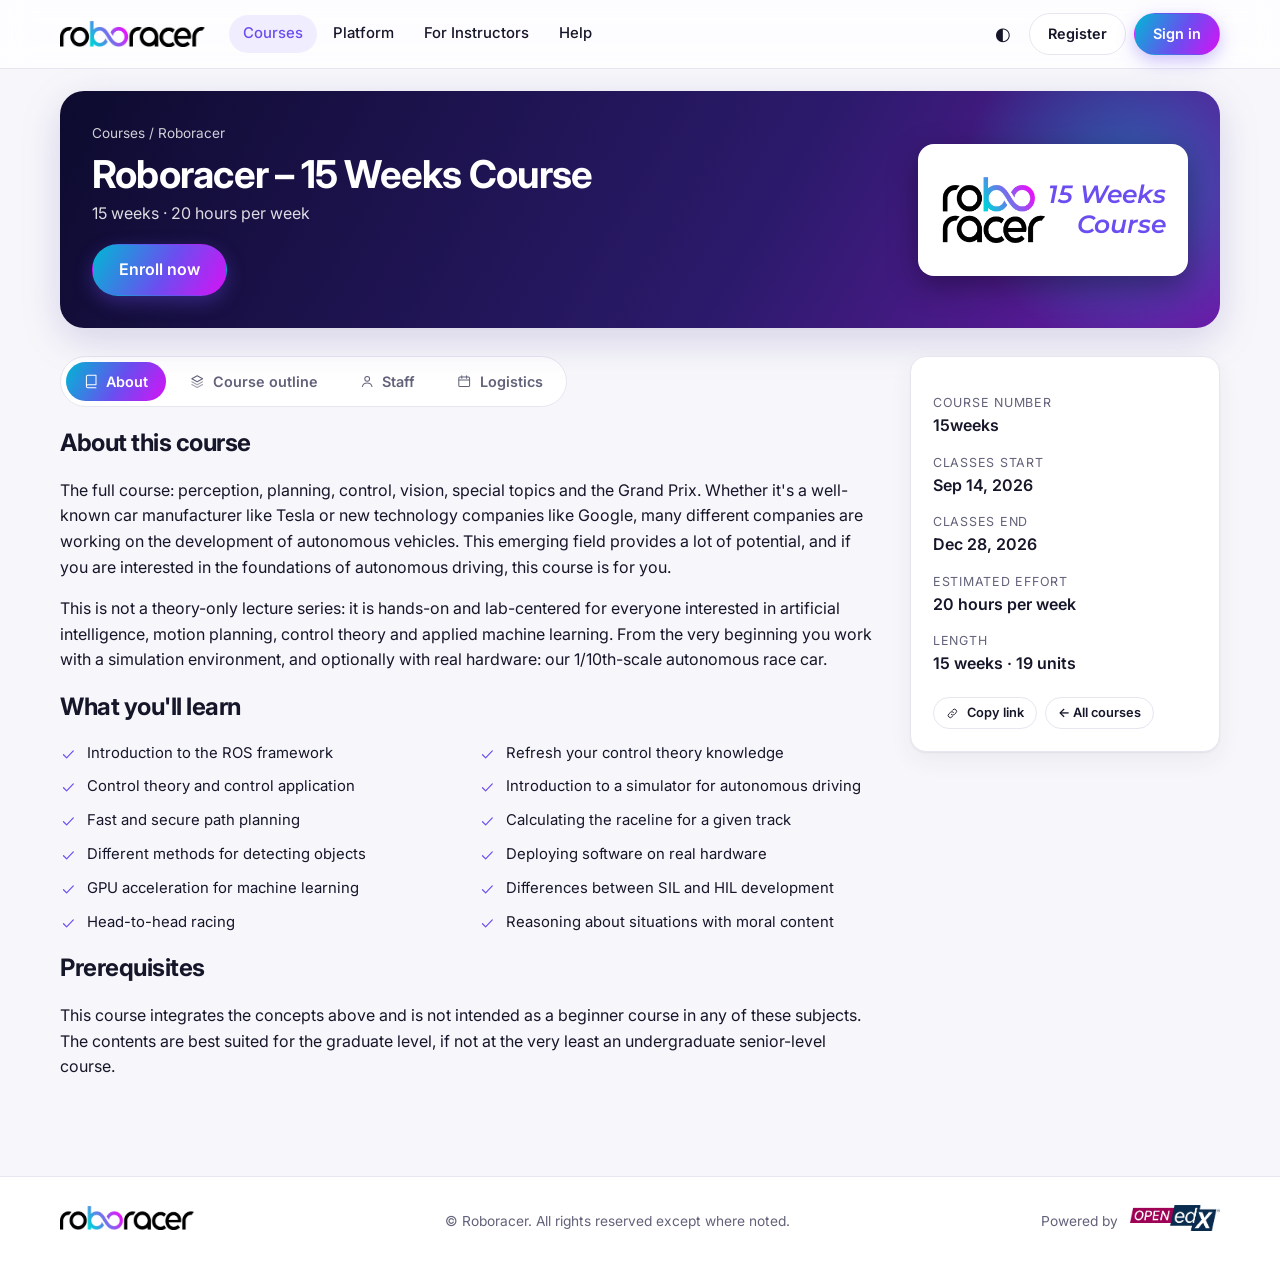
==== commit 5a2eca54: "Remove highlight blocks, vary course dates, reword how-it-works heading Co-Authored-By: Claude Sonne" ====
--- a/course.html
+++ b/course.html
@@ -7,11 +7,11 @@
 <link rel="icon" href="assets/logos/RoboRacer_SquareLogo.png">
 <link rel="preconnect" href="https://fonts.googleapis.com"><link rel="preconnect" href="https://fonts.gstatic.com" crossorigin>
 <link href="https://fonts.googleapis.com/css2?family=Inter:wght@400;500;600;700;800&family=Montserrat:ital,wght@1,600&display=swap" rel="stylesheet">
-<link rel="stylesheet" href="assets/css/style.css">
+<link rel="stylesheet" href="assets/css/style.css?v=4">
 </head>
 <body>
 <main class="wrap" id="main"></main>
-<script src="assets/js/app.js"></script>
+<script src="assets/js/app.js?v=4"></script>
 <script>
 shell("courses");
 const id = new URLSearchParams(location.search).get("id");
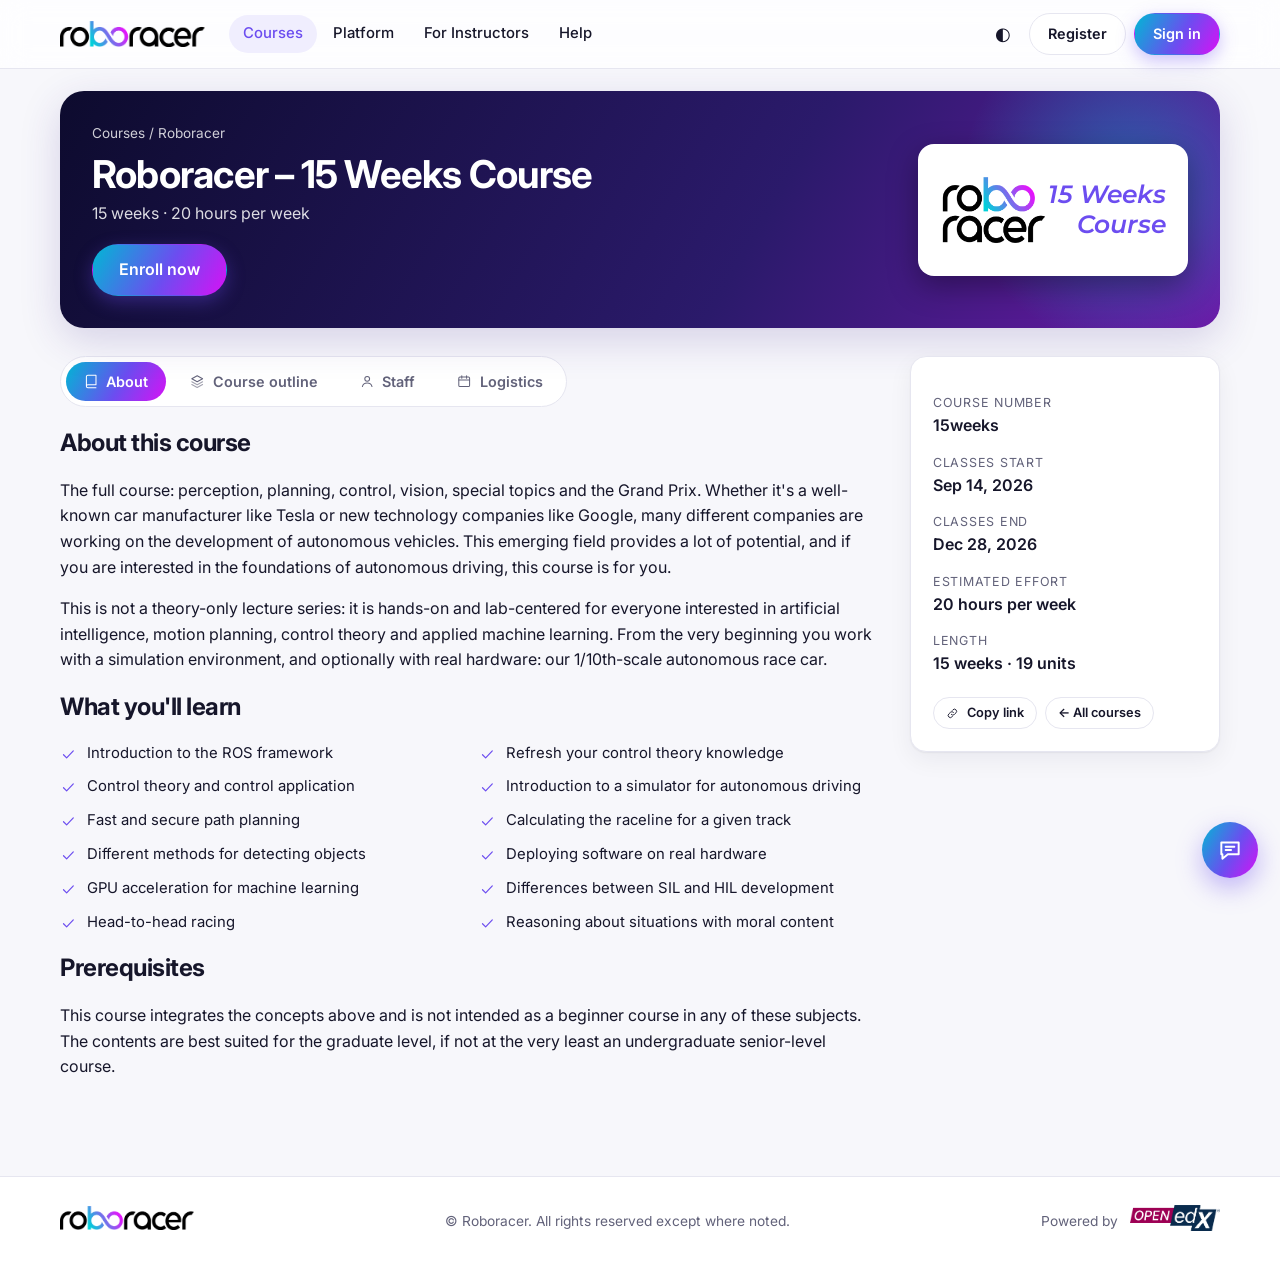
==== commit 5c29f0ee: "Add course-scoped chatbot: floating icon + simple rule-based Q&A Co-Authored-By: Claude Sonnet 5 <no" ====
--- a/course.html
+++ b/course.html
@@ -7,11 +7,11 @@
 <link rel="icon" href="assets/logos/RoboRacer_SquareLogo.png">
 <link rel="preconnect" href="https://fonts.googleapis.com"><link rel="preconnect" href="https://fonts.gstatic.com" crossorigin>
 <link href="https://fonts.googleapis.com/css2?family=Inter:wght@400;500;600;700;800&family=Montserrat:ital,wght@1,600&display=swap" rel="stylesheet">
-<link rel="stylesheet" href="assets/css/style.css?v=4">
+<link rel="stylesheet" href="assets/css/style.css?v=5">
 </head>
 <body>
 <main class="wrap" id="main"></main>
-<script src="assets/js/app.js?v=4"></script>
+<script src="assets/js/app.js?v=5"></script>
 <script>
 shell("courses");
 const id = new URLSearchParams(location.search).get("id");
@@ -64,6 +64,7 @@
 $("#t2").addEventListener("change", e => { if (!e.target.matches("input")) return; if (!requireSignIn()) { e.target.checked = false; return; }
   save(doneKey, $$("#t2 input:checked").map(i => i.dataset.k).join("|")); progress(); });
 document.addEventListener("authchange", () => { $(".coursehead").outerHTML = head(); bind(); });
+initChat(c);
 </script>
 </body>
 </html>
--- a/assets/css/style.css
+++ b/assets/css/style.css
@@ -206,6 +206,30 @@
 footer .wrap{display:flex;justify-content:space-between;gap:16px;flex-wrap:wrap;align-items:center}
 footer .l img{height:24px;filter:var(--logo-filter)}
 footer .r{display:flex;align-items:center;gap:12px}footer .r img{height:26px}
+/* chatbot */
+.chat-fab{position:fixed;right:22px;bottom:22px;width:56px;height:56px;border-radius:50%;background:var(--grad);color:#fff;border:0;display:grid;place-items:center;cursor:pointer;box-shadow:0 10px 26px rgba(108,77,240,.4);z-index:55;transition:transform .15s}
+.chat-fab:hover{transform:scale(1.06)}.chat-fab .ic{width:26px;height:26px;stroke-width:1.8}
+.chat-panel{position:fixed;right:22px;bottom:90px;width:340px;max-width:calc(100vw - 32px);height:460px;max-height:calc(100vh - 140px);background:var(--card);border:1px solid var(--line);border-radius:20px;box-shadow:var(--shadow-lg);display:flex;flex-direction:column;overflow:hidden;z-index:55;opacity:0;pointer-events:none;transform:translateY(12px) scale(.98);transition:opacity .18s,transform .18s}
+.chat-panel.open{opacity:1;pointer-events:auto;transform:translateY(0) scale(1)}
+.chat-head{display:flex;align-items:center;gap:10px;padding:14px;background:var(--grad);color:#fff;flex:none}
+.chat-head-ico{width:34px;height:34px;border-radius:50%;background:rgba(255,255,255,.22);display:grid;place-items:center;flex:none}.chat-head-ico .ic{width:18px;height:18px}
+.chat-head-t{flex:1;min-width:0;line-height:1.25}.chat-head-t b{display:block;font-size:.92rem}
+.chat-head-t span{display:block;font-size:.76rem;opacity:.85;overflow:hidden;text-overflow:ellipsis;white-space:nowrap}
+.chat-head .icon-btn{color:#fff;flex:none}
+.chat-body{flex:1;overflow-y:auto;padding:14px;display:flex;flex-direction:column;gap:10px;background:var(--bg)}
+.chat-msg{max-width:84%;padding:9px 12px;border-radius:14px;font-size:.86rem;line-height:1.4;word-break:break-word}
+.chat-msg.bot{background:var(--card);border:1px solid var(--line);border-bottom-left-radius:4px;align-self:flex-start}
+.chat-msg.user{background:var(--grad);color:#fff;border-bottom-right-radius:4px;align-self:flex-end}
+.chat-msg.typing{display:flex;gap:4px;padding:12px 14px;align-items:center}
+.chat-msg.typing span{width:6px;height:6px;border-radius:50%;background:var(--muted);animation:chatTyping 1s infinite ease-in-out}
+.chat-msg.typing span:nth-child(2){animation-delay:.15s}.chat-msg.typing span:nth-child(3){animation-delay:.3s}
+@keyframes chatTyping{0%,60%,100%{opacity:.3;transform:translateY(0)}30%{opacity:1;transform:translateY(-3px)}}
+.chat-chips{display:flex;gap:6px;flex-wrap:wrap;padding:0 14px 10px;background:var(--bg);flex:none}
+.chat-chips button{border:1px solid var(--line);background:var(--card);color:var(--ink);border-radius:99px;padding:5px 11px;font-size:.76rem;cursor:pointer}
+.chat-chips button:hover{border-color:var(--accent);color:var(--accent)}
+.chat-form{display:flex;gap:8px;padding:12px;border-top:1px solid var(--line);background:var(--card);flex:none}
+.chat-form input{flex:1}.chat-form button{width:38px;height:38px;border-radius:50%;padding:0;flex:none}
+@media(max-width:480px){.chat-panel{right:16px;bottom:82px;width:calc(100vw - 32px)}.chat-fab{right:16px;bottom:16px}}
 @media(max-width:900px){.dash{grid-template-columns:1fr}.dnav{flex-direction:row;overflow:auto;padding:10px}.dnav .brand{display:none}.dnav button{white-space:nowrap}
 .flow{grid-template-columns:1fr 1fr;gap:20px}.flow .fs::before{display:none}.two{grid-template-columns:1fr}}
 @media(max-width:800px){.stats{grid-template-columns:repeat(2,1fr);margin:-30px 8px 0}.layout{grid-template-columns:1fr}.side{position:static}.menu-toggle{display:grid}
